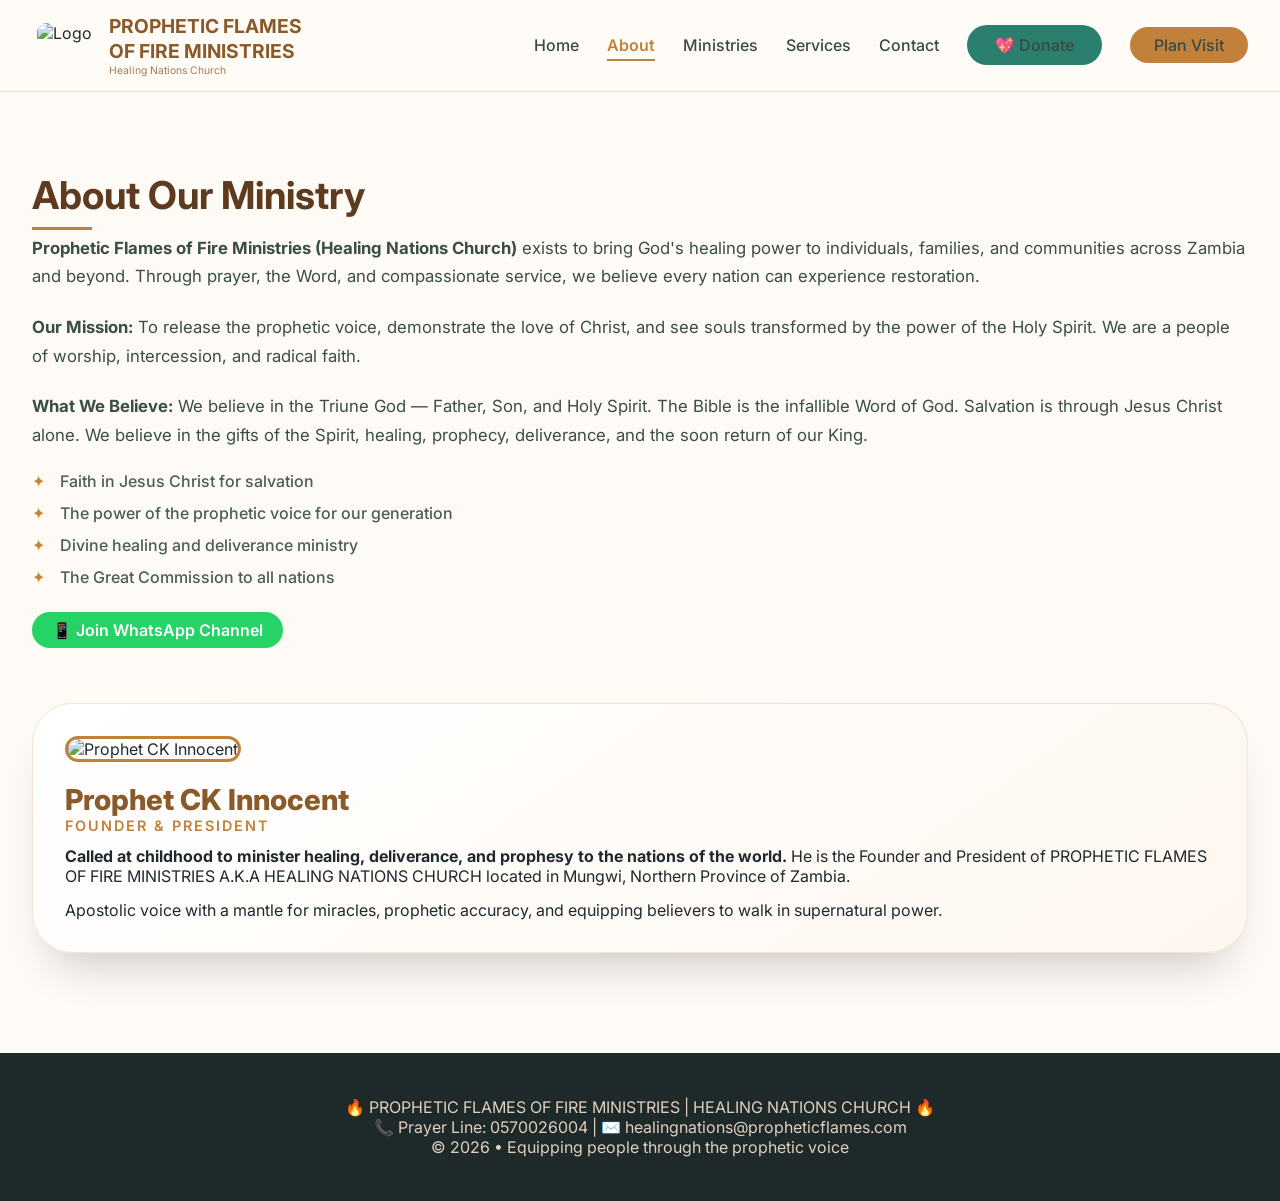
==== about.html @ 0c68c48d "Add files via upload" ====
<!DOCTYPE html>
<html lang="en">
<head>
  <meta charset="UTF-8">
  <meta name="viewport" content="width=device-width, initial-scale=1.0">
  <title>About</title>
  <link href="https://fonts.googleapis.com/css2?family=Inter:opsz,wght@14..32,300;400;500;600;700;800&family=Playfair+Display:ital,wght@0,400;0,500;0,600;0,700;1,400&display=swap" rel="stylesheet">
  <style>
    * { margin: 0; padding: 0; box-sizing: border-box; }
    body { font-family: 'Inter', sans-serif; background: #fefaf5; color: #1e2a2f; }
    .container { max-width: 1280px; margin: 0 auto; padding: 0 32px; }
    @keyframes fadeInUp { 0% { opacity: 0; transform: translateY(40px); } 100% { opacity: 1; transform: translateY(0); } }
    @keyframes scaleIn { 0% { opacity: 0; transform: scale(0.95); } 100% { opacity: 1; transform: scale(1); } }
    .animate-up { animation: fadeInUp 0.8s ease forwards; }
    .animate-scale { animation: scaleIn 0.6s ease forwards; }
    .navbar { background: rgba(255, 252, 247, 0.96); backdrop-filter: blur(12px); position: sticky; top: 0; z-index: 1000; border-bottom: 1px solid #e8dccc; padding: 14px 0; }
    .nav-container { display: flex; justify-content: space-between; align-items: center; flex-wrap: wrap; gap: 20px; }
    .logo-area { display: flex; align-items: center; gap: 12px; }
    .logo-img { height: 54px; border-radius: 14px; padding: 5px; }
    .logo-text h3 { font-size: 1.2rem; font-weight: 700; color: #8b5a2b; line-height: 1.3; }
    .logo-text p { font-size: 0.65rem; color: #a07c56; }
    .nav-links { display: flex; gap: 28px; list-style: none; align-items: center; flex-wrap: wrap; }
    .nav-links a { text-decoration: none; font-weight: 500; color: #3a4a44; transition: 0.25s; position: relative; }
    .nav-links a::after { content: ''; position: absolute; bottom: -6px; left: 0; width: 0; height: 2px; background: #c2813a; transition: width 0.3s; }
    .nav-links a:hover::after { width: 100%; }
    .nav-links a:hover { color: #c2813a; }
    .nav-links .active { color: #c2813a; font-weight: 600; }
    .nav-links .active::after { width: 100%; }
    .btn-primary { background: #c2813a; color: white; padding: 10px 28px; border-radius: 50px; font-weight: 600; text-decoration: none; display: inline-block; transition: 0.3s; }
    .btn-primary:hover { background: #a5682e; transform: translateY(-2px); }
    .btn-donate { background: #2a7f6e; }
    .btn-whatsapp { background: #25D366; color: white; padding: 8px 20px; border-radius: 50px; text-decoration: none; display: inline-flex; align-items: center; gap: 6px; font-weight: 600; }
    section { padding: 80px 0; }
    .section-title { font-size: 2.4rem; font-weight: 700; color: #5e3a1f; margin-bottom: 16px; position: relative; display: inline-block; }
    .section-title::after { content: ''; position: absolute; bottom: -12px; left: 0; width: 60px; height: 3px; background: #c2813a; }
    .about-grid { display: flex; flex-wrap: wrap; gap: 55px; align-items: flex-start; }
    .about-text { flex: 1.2; }
    .about-text p { margin-bottom: 22px; font-size: 1.05rem; color: #3a4e47; line-height: 1.7; }
    .belief-list { list-style: none; margin-top: 20px; }
    .belief-list li { margin-bottom: 12px; padding-left: 28px; position: relative; font-weight: 500; color: #4a5e57; }
    .belief-list li::before { content: '✦'; position: absolute; left: 0; color: #c2813a; }
    .prophet-card-branded { background: linear-gradient(145deg, #ffffff, #fef7ef); border-radius: 40px; padding: 32px; box-shadow: 0 30px 45px -20px rgba(0,0,0,0.2); border: 1px solid rgba(194,129,58,0.2); transition: all 0.4s; }
    .prophet-img-branded { width: 100%; border-radius: 28px; margin-bottom: 20px; border: 3px solid #c2813a; }
    .prophet-name-branded { font-size: 1.8rem; font-weight: 800; color: #8b5a2b; }
    .prophet-title { font-size: 0.9rem; font-weight: 600; color: #c2813a; text-transform: uppercase; letter-spacing: 2px; margin-bottom: 12px; }
    footer { background: #1e2a2a; color: #e0cfbe; padding: 44px 0; text-align: center; margin-top: 20px; }
    @media (max-width: 900px) { .container { padding: 0 20px; } .nav-container { flex-direction: column; } .section-title::after { left: 50%; transform: translateX(-50%); } .section-title { text-align: center; display: block; } }
  </style>
</head>
<body>
<header class="navbar">
  <div class="container nav-container">
    <div class="logo-area"><img class="logo-img" src="https://i.ibb.co/8nQ0GZVZ/IMG-20260614-WA0030.jpg" alt="Logo"><div class="logo-text"><h3>PROPHETIC FLAMES<br>OF FIRE MINISTRIES</h3><p>Healing Nations Church</p></div></div>
    <ul class="nav-links"><li><a href="index.html">Home</a></li><li><a href="about.html" class="active">About</a></li><li><a href="ministries.html">Ministries</a></li><li><a href="services.html">Services</a></li><li><a href="contact.html">Contact</a></li><li><a href="donation.html" class="btn-primary btn-donate" style="background:#2a7f6e;">💖 Donate</a></li><li><a href="services.html" class="btn-primary" style="padding:8px 24px;">Plan Visit</a></li></ul>
  </div>
</header>
<section>
  <div class="container">
    <h2 class="section-title animate-up">About Our Ministry</h2>
    <div class="about-grid">
      <div class="about-text">
        <p><strong>Prophetic Flames of Fire Ministries (Healing Nations Church)</strong> exists to bring God's healing power to individuals, families, and communities across Zambia and beyond. Through prayer, the Word, and compassionate service, we believe every nation can experience restoration.</p>
        <p><strong>Our Mission:</strong> To release the prophetic voice, demonstrate the love of Christ, and see souls transformed by the power of the Holy Spirit. We are a people of worship, intercession, and radical faith.</p>
        <p><strong>What We Believe:</strong> We believe in the Triune God — Father, Son, and Holy Spirit. The Bible is the infallible Word of God. Salvation is through Jesus Christ alone. We believe in the gifts of the Spirit, healing, prophecy, deliverance, and the soon return of our King.</p>
        <ul class="belief-list"><li>Faith in Jesus Christ for salvation</li><li>The power of the prophetic voice for our generation</li><li>Divine healing and deliverance ministry</li><li>The Great Commission to all nations</li></ul>
        <div style="margin-top: 25px;"><a href="https://whatsapp.com/channel/0029Vb8j6sw6GcGCDPs2z01G" target="_blank" class="btn-whatsapp">📱 Join WhatsApp Channel</a></div>
      </div>
      <div class="prophet-card-branded animate-scale">
        <img class="prophet-img-branded" src="https://i.ibb.co/YFHVfCHY/IMG-20260614-WA0031.jpg" alt="Prophet CK Innocent">
        <div class="prophet-name-branded">Prophet CK Innocent</div>
        <div class="prophet-title">Founder & President</div>
        <p><strong>Called at childhood to minister healing, deliverance, and prophesy to the nations of the world.</strong> He is the Founder and President of PROPHETIC FLAMES OF FIRE MINISTRIES A.K.A HEALING NATIONS CHURCH located in Mungwi, Northern Province of Zambia.</p>
        <p style="margin-top: 14px;">Apostolic voice with a mantle for miracles, prophetic accuracy, and equipping believers to walk in supernatural power.</p>
      </div>
    </div>
  </div>
</section>
<footer><div class="container"><p>🔥 PROPHETIC FLAMES OF FIRE MINISTRIES | HEALING NATIONS CHURCH 🔥</p><p>📞 Prayer Line: 0570026004 | ✉️ healingnations@propheticflames.com</p><p>© 2026 • Equipping people through the prophetic voice</p></div></footer>
</body>
</html>
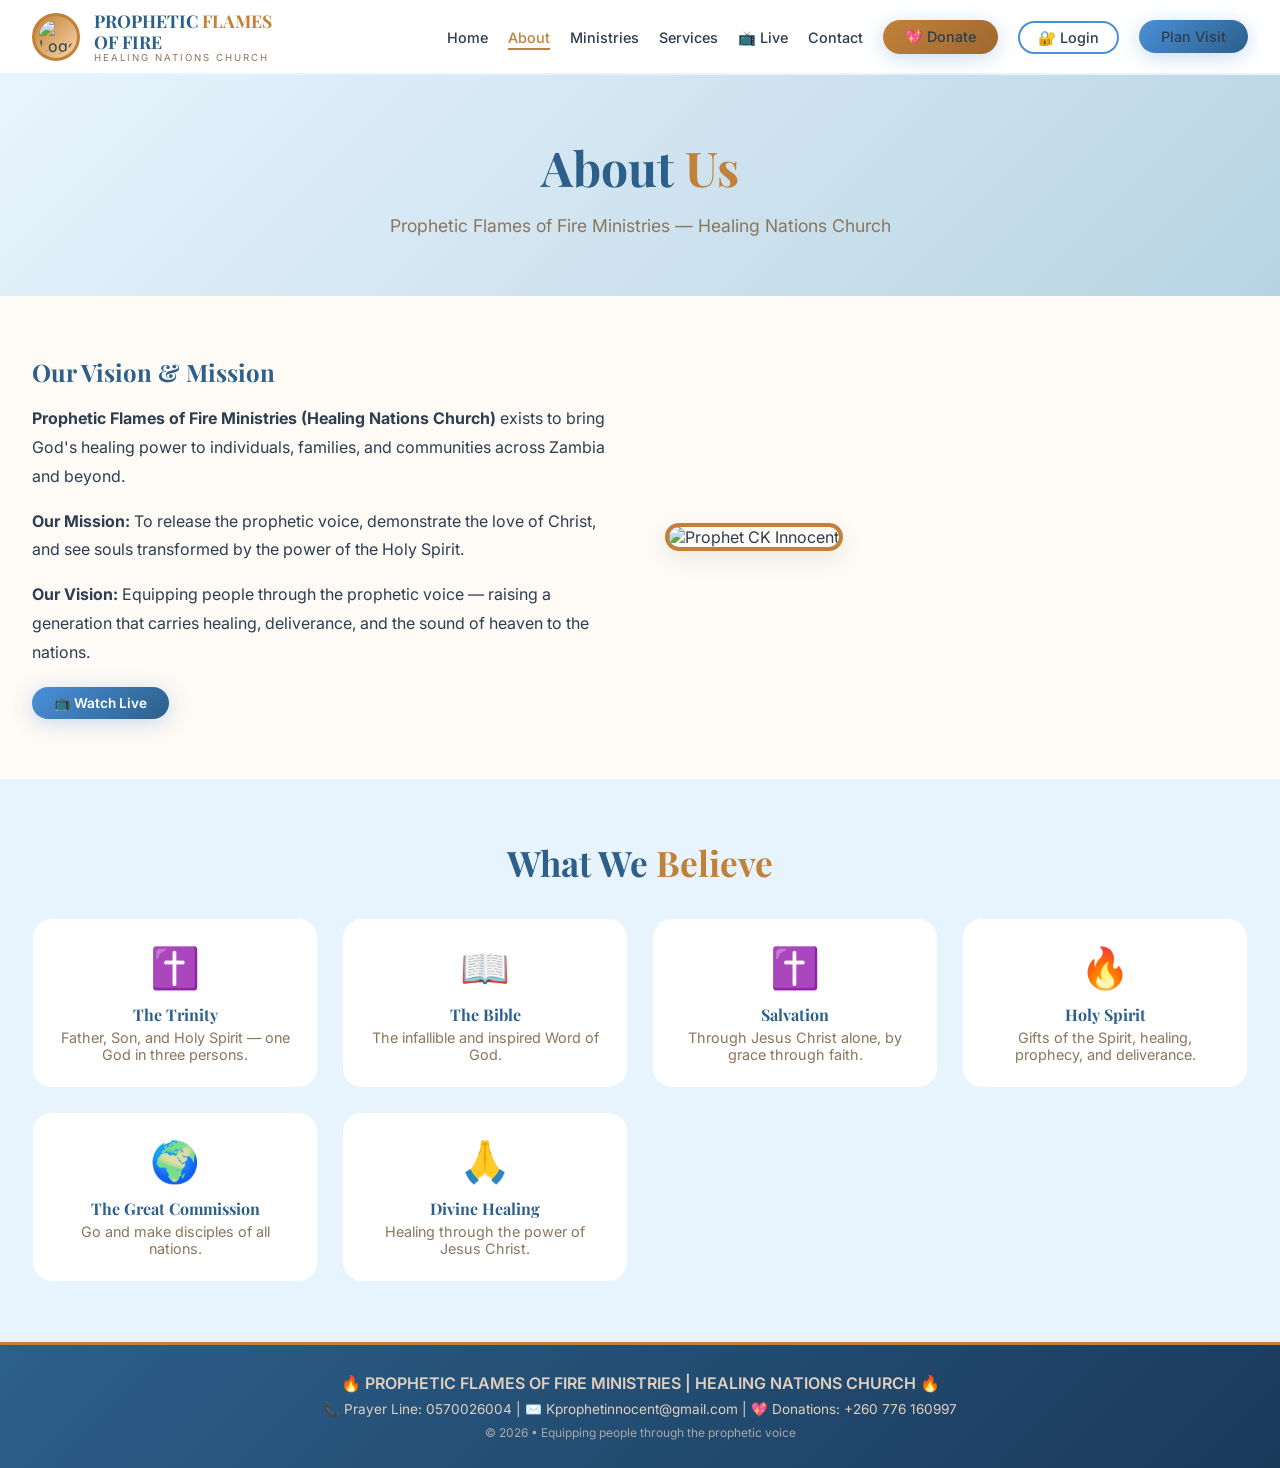
==== commit 01a1bc30: "Add files via upload" ====
--- a/about.html
+++ b/about.html
@@ -1,80 +1,186 @@
 <!DOCTYPE html>
 <html lang="en">
 <head>
-  <meta charset="UTF-8">
-  <meta name="viewport" content="width=device-width, initial-scale=1.0">
-  <title>About</title>
-  <link href="https://fonts.googleapis.com/css2?family=Inter:opsz,wght@14..32,300;400;500;600;700;800&family=Playfair+Display:ital,wght@0,400;0,500;0,600;0,700;1,400&display=swap" rel="stylesheet">
+  <meta charset="UTF-8" />
+  <meta name="viewport" content="width=device-width, initial-scale=1.0" />
+  <title>About Us | Prophetic Flames of Fire Ministries</title>
+  <link href="https://fonts.googleapis.com/css2?family=Inter:opsz,wght@14..32,300;400;500;600;700;800&family=Playfair+Display:wght@400;500;600;700&display=swap" rel="stylesheet" />
+  <link rel="stylesheet" href="https://cdnjs.cloudflare.com/ajax/libs/font-awesome/6.5.0/css/all.min.css" />
   <style>
     * { margin: 0; padding: 0; box-sizing: border-box; }
-    body { font-family: 'Inter', sans-serif; background: #fefaf5; color: #1e2a2f; }
+    :root {
+      --blue-primary: #4A90D9;
+      --blue-light: #E8F4FD;
+      --blue-medium: #B8D4E3;
+      --blue-dark: #2C5F8A;
+      --gold-primary: #C2813A;
+      --gold-light: #F5D6A8;
+      --cream: #FEFAF5;
+      --text: #2C3E50;
+      --gray: #8B765C;
+      --shadow-md: 0 8px 24px rgba(0,0,0,0.08);
+      --shadow-blue: 0 4px 20px rgba(74,144,217,0.3);
+    }
+    body { font-family: 'Inter', sans-serif; background: var(--cream); color: var(--text); }
     .container { max-width: 1280px; margin: 0 auto; padding: 0 32px; }
-    @keyframes fadeInUp { 0% { opacity: 0; transform: translateY(40px); } 100% { opacity: 1; transform: translateY(0); } }
-    @keyframes scaleIn { 0% { opacity: 0; transform: scale(0.95); } 100% { opacity: 1; transform: scale(1); } }
-    .animate-up { animation: fadeInUp 0.8s ease forwards; }
-    .animate-scale { animation: scaleIn 0.6s ease forwards; }
-    .navbar { background: rgba(255, 252, 247, 0.96); backdrop-filter: blur(12px); position: sticky; top: 0; z-index: 1000; border-bottom: 1px solid #e8dccc; padding: 14px 0; }
-    .nav-container { display: flex; justify-content: space-between; align-items: center; flex-wrap: wrap; gap: 20px; }
-    .logo-area { display: flex; align-items: center; gap: 12px; }
-    .logo-img { height: 54px; border-radius: 14px; padding: 5px; }
-    .logo-text h3 { font-size: 1.2rem; font-weight: 700; color: #8b5a2b; line-height: 1.3; }
-    .logo-text p { font-size: 0.65rem; color: #a07c56; }
-    .nav-links { display: flex; gap: 28px; list-style: none; align-items: center; flex-wrap: wrap; }
-    .nav-links a { text-decoration: none; font-weight: 500; color: #3a4a44; transition: 0.25s; position: relative; }
-    .nav-links a::after { content: ''; position: absolute; bottom: -6px; left: 0; width: 0; height: 2px; background: #c2813a; transition: width 0.3s; }
-    .nav-links a:hover::after { width: 100%; }
-    .nav-links a:hover { color: #c2813a; }
-    .nav-links .active { color: #c2813a; font-weight: 600; }
-    .nav-links .active::after { width: 100%; }
-    .btn-primary { background: #c2813a; color: white; padding: 10px 28px; border-radius: 50px; font-weight: 600; text-decoration: none; display: inline-block; transition: 0.3s; }
-    .btn-primary:hover { background: #a5682e; transform: translateY(-2px); }
-    .btn-donate { background: #2a7f6e; }
-    .btn-whatsapp { background: #25D366; color: white; padding: 8px 20px; border-radius: 50px; text-decoration: none; display: inline-flex; align-items: center; gap: 6px; font-weight: 600; }
-    section { padding: 80px 0; }
-    .section-title { font-size: 2.4rem; font-weight: 700; color: #5e3a1f; margin-bottom: 16px; position: relative; display: inline-block; }
-    .section-title::after { content: ''; position: absolute; bottom: -12px; left: 0; width: 60px; height: 3px; background: #c2813a; }
-    .about-grid { display: flex; flex-wrap: wrap; gap: 55px; align-items: flex-start; }
-    .about-text { flex: 1.2; }
-    .about-text p { margin-bottom: 22px; font-size: 1.05rem; color: #3a4e47; line-height: 1.7; }
-    .belief-list { list-style: none; margin-top: 20px; }
-    .belief-list li { margin-bottom: 12px; padding-left: 28px; position: relative; font-weight: 500; color: #4a5e57; }
-    .belief-list li::before { content: '✦'; position: absolute; left: 0; color: #c2813a; }
-    .prophet-card-branded { background: linear-gradient(145deg, #ffffff, #fef7ef); border-radius: 40px; padding: 32px; box-shadow: 0 30px 45px -20px rgba(0,0,0,0.2); border: 1px solid rgba(194,129,58,0.2); transition: all 0.4s; }
-    .prophet-img-branded { width: 100%; border-radius: 28px; margin-bottom: 20px; border: 3px solid #c2813a; }
-    .prophet-name-branded { font-size: 1.8rem; font-weight: 800; color: #8b5a2b; }
-    .prophet-title { font-size: 0.9rem; font-weight: 600; color: #c2813a; text-transform: uppercase; letter-spacing: 2px; margin-bottom: 12px; }
-    footer { background: #1e2a2a; color: #e0cfbe; padding: 44px 0; text-align: center; margin-top: 20px; }
-    @media (max-width: 900px) { .container { padding: 0 20px; } .nav-container { flex-direction: column; } .section-title::after { left: 50%; transform: translateX(-50%); } .section-title { text-align: center; display: block; } }
+
+    /* ── ANIMATIONS ── */
+    @keyframes fadeInUp { 0% { opacity:0; transform:translateY(40px); } 100% { opacity:1; transform:translateY(0); } }
+    @keyframes rotateLogo { 0% { transform:rotate(0deg); } 100% { transform:rotate(360deg); } }
+    @keyframes float { 0%,100% { transform:translateY(0); } 50% { transform:translateY(-10px); } }
+    .animate-up { animation: fadeInUp 0.7s ease forwards; }
+    .animate-float { animation: float 6s ease-in-out infinite; }
+    .fade-up-delay-1 { animation-delay: 0.1s; opacity:0; }
+    .fade-up-delay-2 { animation-delay: 0.2s; opacity:0; }
+    .fade-up-delay-3 { animation-delay: 0.3s; opacity:0; }
+
+    /* ── NAVBAR ── */
+    .navbar { background: rgba(255,255,255,0.95); backdrop-filter: blur(16px); position: sticky; top: 0; z-index: 1000; border-bottom: 2px solid var(--blue-light); padding: 10px 0; }
+    .nav-container { display: flex; justify-content: space-between; align-items: center; flex-wrap: wrap; gap: 16px; }
+    .logo-area { display: flex; align-items: center; gap: 14px; }
+    .logo-img { height: 48px; width: 48px; border-radius: 50%; object-fit: cover; padding: 4px; background: linear-gradient(135deg, var(--gold-primary), var(--gold-light)); animation: rotateLogo 20s linear infinite; border: 3px solid var(--gold-primary); }
+    .logo-text h3 { font-size: 1.1rem; font-weight: 700; color: var(--blue-dark); line-height: 1.2; font-family: 'Playfair Display', serif; }
+    .logo-text h3 span { color: var(--gold-primary); }
+    .logo-text p { font-size: 0.6rem; color: var(--gray); letter-spacing: 2px; text-transform: uppercase; }
+    .nav-links { display: flex; gap: 20px; list-style: none; align-items: center; flex-wrap: wrap; }
+    .nav-links a { text-decoration: none; font-weight: 500; color: var(--text); transition: 0.3s; font-size: 0.9rem; position: relative; }
+    .nav-links a::after { content: ''; position: absolute; bottom: -4px; left: 0; width: 0; height: 2px; background: var(--gold-primary); transition: width 0.3s; }
+    .nav-links a:hover::after, .nav-links a.active::after { width: 100%; }
+    .nav-links a:hover, .nav-links a.active { color: var(--gold-primary); }
+    .btn-primary { background: linear-gradient(135deg, var(--blue-primary), var(--blue-dark)); border: none; color: #fff; padding: 8px 22px; border-radius: 50px; font-weight: 600; font-size: 0.85rem; cursor: pointer; transition: 0.3s; text-decoration: none; display: inline-block; box-shadow: var(--shadow-blue); }
+    .btn-primary:hover { transform: translateY(-2px) scale(1.02); }
+    .btn-donate { background: linear-gradient(135deg, var(--gold-primary), #A0682E); }
+    .btn-outline { background: transparent; border: 2px solid var(--blue-primary); color: var(--blue-primary); padding: 6px 18px; border-radius: 50px; font-weight: 600; text-decoration: none; transition: 0.3s; font-size: 0.85rem; }
+    .btn-outline:hover { background: var(--blue-primary); color: #fff; transform: translateY(-2px); }
+
+    /* ── ABOUT HERO ── */
+    .about-hero { background: linear-gradient(135deg, var(--blue-light), var(--blue-medium)); padding: 60px 0; text-align: center; }
+    .about-hero h1 { font-family: 'Playfair Display', serif; font-size: 3rem; color: var(--blue-dark); }
+    .about-hero h1 span { color: var(--gold-primary); }
+    .about-hero p { color: var(--gray); max-width: 600px; margin: 16px auto 0; font-size: 1.1rem; }
+
+    /* ── ABOUT GRID ── */
+    .about-grid { display: grid; grid-template-columns: 1fr 1fr; gap: 50px; padding: 60px 0; align-items: center; }
+    .about-grid .content h2 { font-family: 'Playfair Display', serif; color: var(--blue-dark); margin-bottom: 16px; }
+    .about-grid .content p { color: var(--text); line-height: 1.8; margin-bottom: 16px; }
+    .about-grid .image img { width: 100%; border-radius: 24px; border: 4px solid var(--gold-primary); box-shadow: var(--shadow-md); animation: float 6s ease-in-out infinite; }
+
+    /* ── BELIEFS ── */
+    .beliefs { background: var(--blue-light); padding: 60px 0; }
+    .beliefs-grid { display: grid; grid-template-columns: repeat(auto-fill, minmax(250px, 1fr)); gap: 24px; margin-top: 32px; }
+    .belief-card { background: #fff; border-radius: 20px; padding: 24px; text-align: center; border: 1px solid var(--blue-light); transition: 0.3s; }
+    .belief-card:hover { transform: translateY(-4px); box-shadow: var(--shadow-md); border-color: var(--gold-primary); }
+    .belief-card .icon { font-size: 2.5rem; margin-bottom: 12px; }
+    .belief-card h4 { color: var(--blue-dark); font-family: 'Playfair Display', serif; }
+    .belief-card p { color: var(--gray); font-size: 0.9rem; margin-top: 4px; }
+
+    /* ── FOOTER ── */
+    footer { background: linear-gradient(135deg, var(--blue-dark), #1a3a5a); color: #e0cfbe; padding: 28px 0; text-align: center; border-top: 3px solid var(--gold-primary); }
+
+    @media (max-width: 700px) {
+      .container { padding: 0 16px; }
+      .nav-container { flex-direction: column; }
+      .nav-links { justify-content: center; gap: 14px; }
+      .about-grid { grid-template-columns: 1fr; text-align: center; }
+      .about-hero h1 { font-size: 2.2rem; }
+    }
   </style>
 </head>
 <body>
-<header class="navbar">
-  <div class="container nav-container">
-    <div class="logo-area"><img class="logo-img" src="https://i.ibb.co/8nQ0GZVZ/IMG-20260614-WA0030.jpg" alt="Logo"><div class="logo-text"><h3>PROPHETIC FLAMES<br>OF FIRE MINISTRIES</h3><p>Healing Nations Church</p></div></div>
-    <ul class="nav-links"><li><a href="index.html">Home</a></li><li><a href="about.html" class="active">About</a></li><li><a href="ministries.html">Ministries</a></li><li><a href="services.html">Services</a></li><li><a href="contact.html">Contact</a></li><li><a href="donation.html" class="btn-primary btn-donate" style="background:#2a7f6e;">💖 Donate</a></li><li><a href="services.html" class="btn-primary" style="padding:8px 24px;">Plan Visit</a></li></ul>
-  </div>
-</header>
-<section>
-  <div class="container">
-    <h2 class="section-title animate-up">About Our Ministry</h2>
-    <div class="about-grid">
-      <div class="about-text">
-        <p><strong>Prophetic Flames of Fire Ministries (Healing Nations Church)</strong> exists to bring God's healing power to individuals, families, and communities across Zambia and beyond. Through prayer, the Word, and compassionate service, we believe every nation can experience restoration.</p>
-        <p><strong>Our Mission:</strong> To release the prophetic voice, demonstrate the love of Christ, and see souls transformed by the power of the Holy Spirit. We are a people of worship, intercession, and radical faith.</p>
-        <p><strong>What We Believe:</strong> We believe in the Triune God — Father, Son, and Holy Spirit. The Bible is the infallible Word of God. Salvation is through Jesus Christ alone. We believe in the gifts of the Spirit, healing, prophecy, deliverance, and the soon return of our King.</p>
-        <ul class="belief-list"><li>Faith in Jesus Christ for salvation</li><li>The power of the prophetic voice for our generation</li><li>Divine healing and deliverance ministry</li><li>The Great Commission to all nations</li></ul>
-        <div style="margin-top: 25px;"><a href="https://whatsapp.com/channel/0029Vb8j6sw6GcGCDPs2z01G" target="_blank" class="btn-whatsapp">📱 Join WhatsApp Channel</a></div>
+  <header class="navbar">
+    <div class="container nav-container">
+      <div class="logo-area">
+        <img class="logo-img" src="https://i.ibb.co/8nQ0GZVZ/IMG-20260614-WA0030.jpg" alt="Logo" />
+        <div class="logo-text"><h3>PROPHETIC <span>FLAMES</span><br />OF FIRE</h3><p>Healing Nations Church</p></div>
       </div>
-      <div class="prophet-card-branded animate-scale">
-        <img class="prophet-img-branded" src="https://i.ibb.co/YFHVfCHY/IMG-20260614-WA0031.jpg" alt="Prophet CK Innocent">
-        <div class="prophet-name-branded">Prophet CK Innocent</div>
-        <div class="prophet-title">Founder & President</div>
-        <p><strong>Called at childhood to minister healing, deliverance, and prophesy to the nations of the world.</strong> He is the Founder and President of PROPHETIC FLAMES OF FIRE MINISTRIES A.K.A HEALING NATIONS CHURCH located in Mungwi, Northern Province of Zambia.</p>
-        <p style="margin-top: 14px;">Apostolic voice with a mantle for miracles, prophetic accuracy, and equipping believers to walk in supernatural power.</p>
+      <ul class="nav-links">
+        <li><a href="index.html">Home</a></li>
+        <li><a href="about.html" class="active">About</a></li>
+        <li><a href="ministries.html">Ministries</a></li>
+        <li><a href="services.html">Services</a></li>
+        <li><a href="live.html">📺 Live</a></li>
+        <li><a href="contact.html">Contact</a></li>
+        <li><a href="donation.html" class="btn-primary btn-donate">💖 Donate</a></li>
+        <li id="authLinks"><a href="login.html" class="btn-outline">🔐 Login</a></li>
+        <li><a href="services.html" class="btn-primary">Plan Visit</a></li>
+      </ul>
+    </div>
+  </header>
+
+  <section class="about-hero">
+    <div class="container">
+      <h1>About <span>Us</span></h1>
+      <p>Prophetic Flames of Fire Ministries — Healing Nations Church</p>
+    </div>
+  </section>
+
+  <section>
+    <div class="container">
+      <div class="about-grid">
+        <div class="content animate-up">
+          <h2>Our Vision & Mission</h2>
+          <p><strong>Prophetic Flames of Fire Ministries (Healing Nations Church)</strong> exists to bring God's healing power to individuals, families, and communities across Zambia and beyond.</p>
+          <p><strong>Our Mission:</strong> To release the prophetic voice, demonstrate the love of Christ, and see souls transformed by the power of the Holy Spirit.</p>
+          <p><strong>Our Vision:</strong> Equipping people through the prophetic voice — raising a generation that carries healing, deliverance, and the sound of heaven to the nations.</p>
+          <div style="margin-top:20px;"><a href="live.html" class="btn-primary">📺 Watch Live</a></div>
+        </div>
+        <div class="image animate-up fade-up-delay-1">
+          <img src="https://i.ibb.co/YFHVfCHY/IMG-20260614-WA0031.jpg" alt="Prophet CK Innocent" />
+        </div>
       </div>
     </div>
-  </div>
-</section>
-<footer><div class="container"><p>🔥 PROPHETIC FLAMES OF FIRE MINISTRIES | HEALING NATIONS CHURCH 🔥</p><p>📞 Prayer Line: 0570026004 | ✉️ healingnations@propheticflames.com</p><p>© 2026 • Equipping people through the prophetic voice</p></div></footer>
+  </section>
+
+  <section class="beliefs">
+    <div class="container">
+      <h2 style="font-family:'Playfair Display',serif; font-size:2.2rem; color:var(--blue-dark); text-align:center;">What We <span style="color:var(--gold-primary);">Believe</span></h2>
+      <div class="beliefs-grid">
+        <div class="belief-card animate-up"><div class="icon">✝️</div><h4>The Trinity</h4><p>Father, Son, and Holy Spirit — one God in three persons.</p></div>
+        <div class="belief-card animate-up fade-up-delay-1"><div class="icon">📖</div><h4>The Bible</h4><p>The infallible and inspired Word of God.</p></div>
+        <div class="belief-card animate-up fade-up-delay-2"><div class="icon">✝️</div><h4>Salvation</h4><p>Through Jesus Christ alone, by grace through faith.</p></div>
+        <div class="belief-card animate-up fade-up-delay-3"><div class="icon">🔥</div><h4>Holy Spirit</h4><p>Gifts of the Spirit, healing, prophecy, and deliverance.</p></div>
+        <div class="belief-card animate-up"><div class="icon">🌍</div><h4>The Great Commission</h4><p>Go and make disciples of all nations.</p></div>
+        <div class="belief-card animate-up fade-up-delay-1"><div class="icon">🙏</div><h4>Divine Healing</h4><p>Healing through the power of Jesus Christ.</p></div>
+      </div>
+    </div>
+  </section>
+
+  <footer>
+    <div class="container">
+      <p style="font-weight:600;">🔥 PROPHETIC FLAMES OF FIRE MINISTRIES | HEALING NATIONS CHURCH 🔥</p>
+      <p style="margin:8px 0; font-size:0.85rem;">📞 Prayer Line: 0570026004 | ✉️ Kprophetinnocent@gmail.com | 💖 Donations: +260 776 160997</p>
+      <p style="font-size:0.75rem; opacity:0.7;">© 2026 • Equipping people through the prophetic voice</p>
+    </div>
+  </footer>
+
+  <script type="importmap">
+    {
+      "imports": {
+        "firebase/app": "https://www.gstatic.com/firebasejs/10.7.1/firebase-app.js",
+        "firebase/analytics": "https://www.gstatic.com/firebasejs/10.7.1/firebase-analytics.js",
+        "firebase/auth": "https://www.gstatic.com/firebasejs/10.7.1/firebase-auth.js"
+      }
+    }
+  </script>
+  <script type="module">
+    import { initializeApp } from "firebase/app";
+    import { getAuth, onAuthStateChanged } from "firebase/auth";
+    const firebaseConfig = {
+      apiKey: "AIzaSyC7Jf8cw4y-gKLF4kQh-Qq9d5s-8w05R4g",
+      authDomain: "prophetic-flames-fire.firebaseapp.com",
+      projectId: "prophetic-flames-fire",
+      storageBucket: "prophetic-flames-fire.firebasestorage.app",
+      messagingSenderId: "1039526655615",
+      appId: "1:1039526655615:web:c5a68086c00804253d314a",
+      measurementId: "G-7RXNMMSHVP"
+    };
+    const app = initializeApp(firebaseConfig);
+    const auth = getAuth(app);
+    onAuthStateChanged(auth, (user) => {
+      const authLinks = document.getElementById('authLinks');
+      if (user) { authLinks.innerHTML = `<a href="admin.html" class="btn-outline">🔐 Admin</a>`; } 
+      else { authLinks.innerHTML = `<a href="login.html" class="btn-outline">🔐 Login</a>`; }
+    });
+  </script>
 </body>
 </html>
